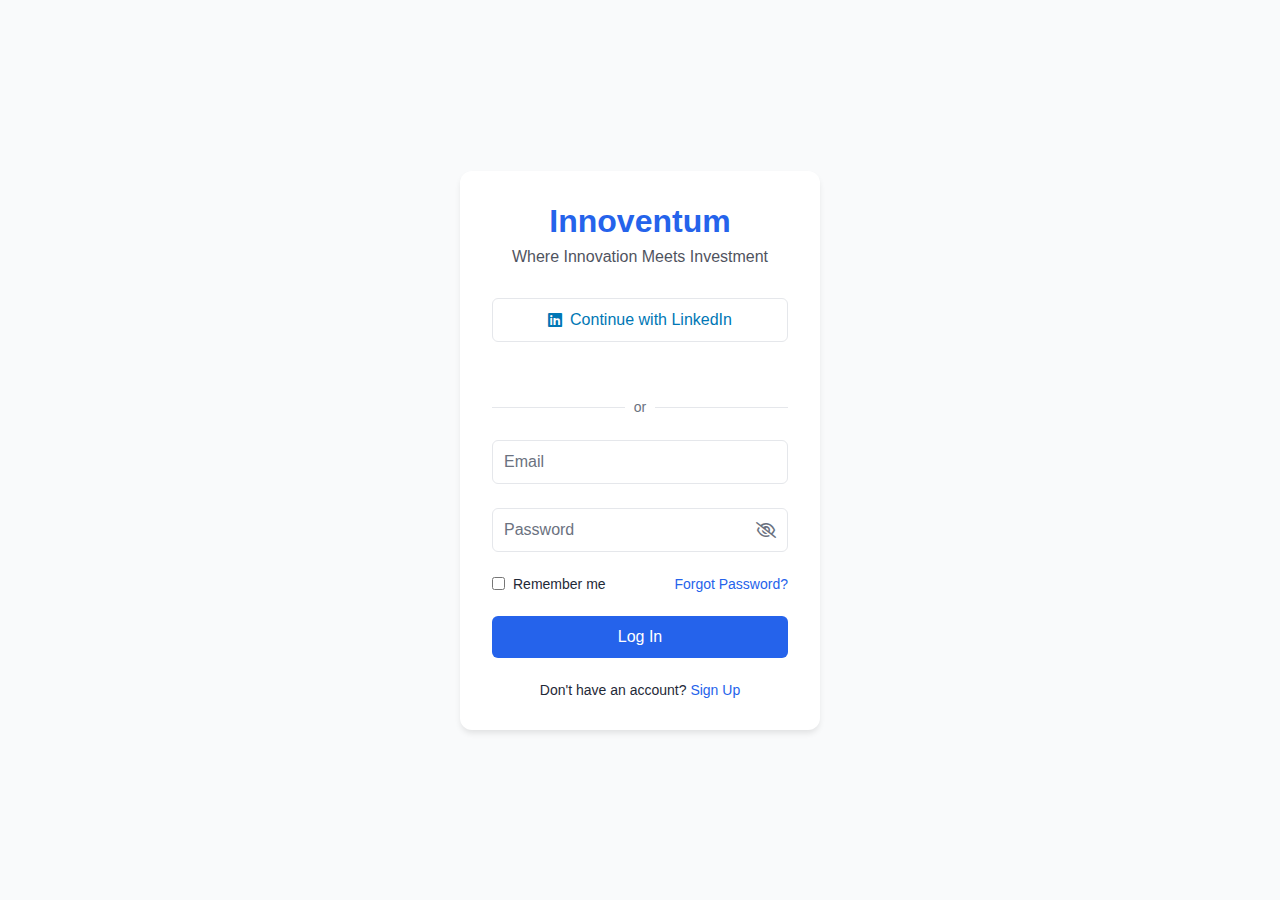
==== index.html @ 22888b89 "nav-bar if Investor-Entrepreneur Matchmaking page is done and login is done" ====
<!DOCTYPE html>
<html lang="en">
<head>
    <meta charset="UTF-8">
    <meta name="viewport" content="width=device-width, initial-scale=1.0">
    <title>Innoventum - Connect & Grow</title>
    <link rel="stylesheet" href="index.css">
    <link rel="stylesheet" href="https://cdnjs.cloudflare.com/ajax/libs/font-awesome/6.0.0/css/all.min.css">
    <script src="https://accounts.google.com/gsi/client" async defer></script>
</head>
<body>
    <div class="container">
        <div class="login-container">
            <div class="logo">
                <h1>Innoventum</h1>
                <p>Where Innovation Meets Investment</p>
            </div>
            
            <div class="login-options">
                <div class="social-login">
                    <a href="https://www.linkedin.com/oauth/v2/authorization?response_type=code&client_id=YOUR_CLIENT_ID&redirect_uri=YOUR_REDIRECT_URI&state=YOUR_UNIQUE_STATE&scope=r_liteprofile%20r_emailaddress" 
                       class="social-btn linkedin">
                        <i class="fab fa-linkedin"></i> Continue with LinkedIn
                    </a>
                    <div id="g_id_onload"
                         data-client_id="YOUR_GOOGLE_CLIENT_ID"
                         data-callback="handleCredentialResponse">
                    </div>
                    <div class="g_id_signin" 
                         data-type="standard"
                         data-size="large"
                         data-theme="outline"
                         data-text="sign_in_with"
                         data-shape="rectangular"
                         data-logo_alignment="left">
                    </div>
                </div>

                <div class="divider">
                    <span>or</span>
                </div>

                <form id="loginForm" class="login-form">
                    <div class="input-group">
                        <input type="email" id="email" required>
                        <label for="email">Email</label>
                    </div>
                    <div class="input-group">
                        <input type="password" id="password" required>
                        <label for="password">Password</label>
                        <i class="far fa-eye-slash toggle-password"></i>
                    </div>
                    <div class="form-footer">
                        <label class="remember-me">
                            <input type="checkbox" id="remember">
                            Remember me
                        </label>
                        <a href="#" class="forgot-password">Forgot Password?</a>
                    </div>
                    <button type="submit" class="login-btn">Log In</button>
                </form>
            </div>

            <div class="signup-prompt">
                <p>Don't have an account? <a href="/signup">Sign Up</a></p>
            </div>
        </div>
    </div>
    <script src="index.js"></script>
</body>
</html>
---- index.css ----
:root {
    --primary-color: #2563eb;
    --secondary-color: #1e40af;
    --text-color: #1f2937;
    --light-gray: #f3f4f6;
    --border-color: #e5e7eb;
}

* {
    margin: 0;
    padding: 0;
    box-sizing: border-box;
    font-family: 'Inter', sans-serif;
}

body {
    background-color: #f9fafb;
    height: 100vh;
    display: flex;
    align-items: center;
    justify-content: center;
}

.container {
    width: 100%;
    max-width: 400px;
    padding: 20px;
}

.login-container {
    background: white;
    padding: 2rem;
    border-radius: 12px;
    box-shadow: 0 4px 6px -1px rgb(0 0 0 / 0.1);
}

.logo {
    text-align: center;
    margin-bottom: 2rem;
}

.logo h1 {
    color: var(--primary-color);
    font-size: 2rem;
    margin-bottom: 0.5rem;
}

.logo p {
    color: var(--text-color);
    opacity: 0.8;
}

.social-login {
    display: flex;
    flex-direction: column;
    gap: 1rem;
    margin-bottom: 1.5rem;
}

.social-btn {
    padding: 0.75rem;
    border: 1px solid var(--border-color);
    border-radius: 6px;
    background: white;
    cursor: pointer;
    display: flex;
    align-items: center;
    justify-content: center;
    gap: 0.5rem;
    transition: background-color 0.3s;
}

.social-btn:hover {
    background-color: var(--light-gray);
}

.linkedin {
    color: #0077b5;
}

.google {
    color: #ea4335;
}

.divider {
    text-align: center;
    position: relative;
    margin: 1.5rem 0;
}

.divider::before,
.divider::after {
    content: "";
    position: absolute;
    top: 50%;
    width: 45%;
    height: 1px;
    background-color: var(--border-color);
}

.divider::before {
    left: 0;
}

.divider::after {
    right: 0;
}

.divider span {
    background-color: white;
    padding: 0 10px;
    color: #6b7280;
    font-size: 0.875rem;
}

.input-group {
    position: relative;
    margin-bottom: 1.5rem;
}

.input-group input {
    width: 100%;
    padding: 0.75rem;
    border: 1px solid var(--border-color);
    border-radius: 6px;
    outline: none;
    font-size: 1rem;
}

.input-group label {
    position: absolute;
    left: 12px;
    top: 50%;
    transform: translateY(-50%);
    color: #6b7280;
    transition: 0.3s;
    pointer-events: none;
}

.input-group input:focus + label,
.input-group input:valid + label {
    top: 0;
    font-size: 0.75rem;
    background-color: white;
    padding: 0 5px;
}

.toggle-password {
    position: absolute;
    right: 12px;
    top: 50%;
    transform: translateY(-50%);
    cursor: pointer;
    color: #6b7280;
}

.form-footer {
    display: flex;
    justify-content: space-between;
    align-items: center;
    margin-bottom: 1.5rem;
}

.remember-me {
    display: flex;
    align-items: center;
    gap: 0.5rem;
    color: var(--text-color);
    font-size: 0.875rem;
}

.forgot-password {
    color: var(--primary-color);
    text-decoration: none;
    font-size: 0.875rem;
}

.login-btn {
    width: 100%;
    padding: 0.75rem;
    background-color: var(--primary-color);
    color: white;
    border: none;
    border-radius: 6px;
    cursor: pointer;
    font-size: 1rem;
    transition: background-color 0.3s;
}

.login-btn:hover {
    background-color: var(--secondary-color);
}

.signup-prompt {
    text-align: center;
    margin-top: 1.5rem;
    color: var(--text-color);
    font-size: 0.875rem;
}

.signup-prompt a {
    color: var(--primary-color);
    text-decoration: none;
    font-weight: 500;
}

.social-btn.linkedin {
    color: #0077b5;
    text-decoration: none;
    display: flex;
    align-items: center;
    justify-content: center;
    width: 100%;
    font-size: 1rem;
}
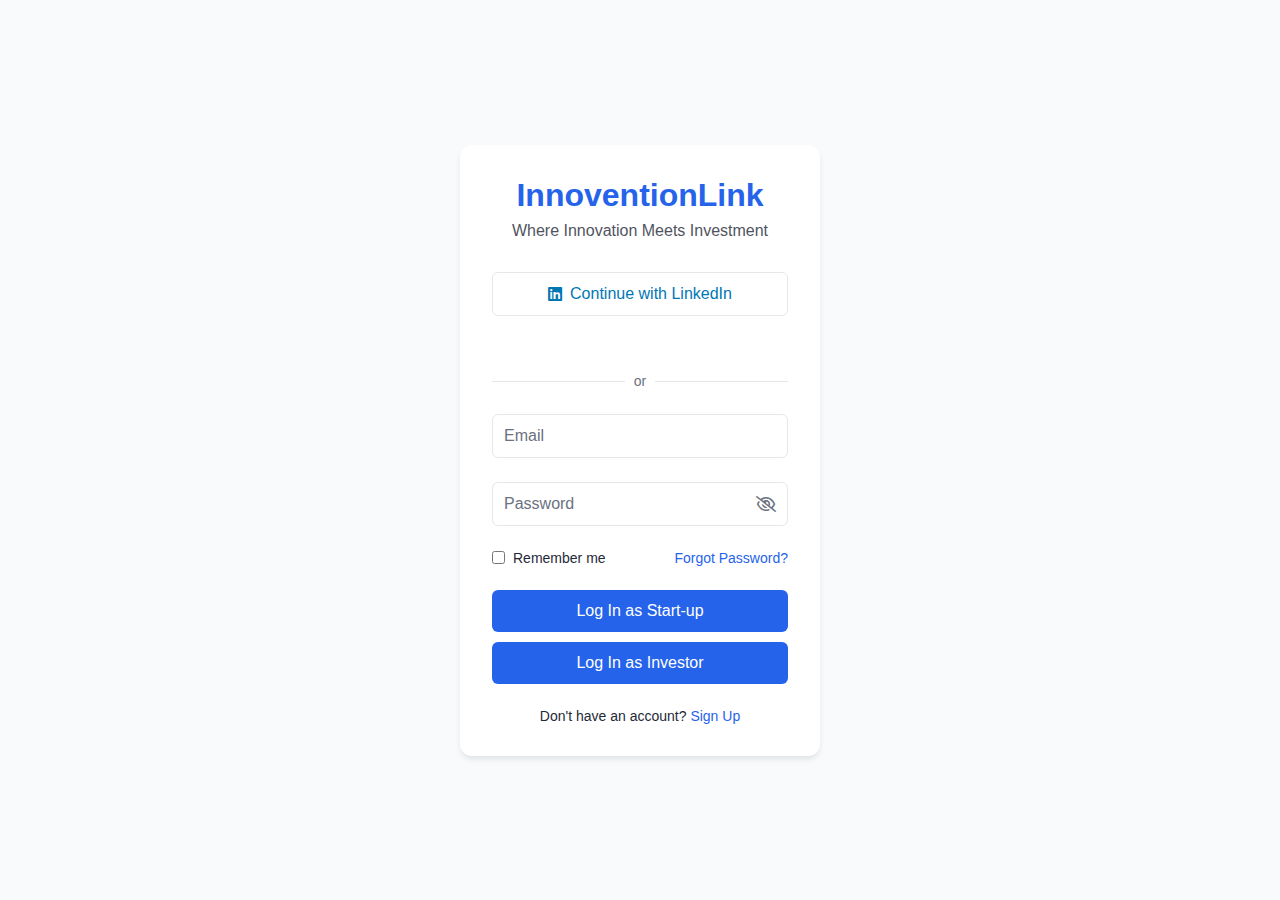
==== commit b6c1e542: "changed login page and invester page" ====
--- a/index.html
+++ b/index.html
@@ -3,7 +3,7 @@
 <head>
     <meta charset="UTF-8">
     <meta name="viewport" content="width=device-width, initial-scale=1.0">
-    <title>Innoventum - Connect & Grow</title>
+    <title>InnoventtonLink - Connect & Grow</title>
     <link rel="stylesheet" href="index.css">
     <link rel="stylesheet" href="https://cdnjs.cloudflare.com/ajax/libs/font-awesome/6.0.0/css/all.min.css">
     <script src="https://accounts.google.com/gsi/client" async defer></script>
@@ -12,7 +12,7 @@
     <div class="container">
         <div class="login-container">
             <div class="logo">
-                <h1>Innoventum</h1>
+                <h1>InnoventionLink</h1>
                 <p>Where Innovation Meets Investment</p>
             </div>
             
@@ -57,7 +57,8 @@
                         </label>
                         <a href="#" class="forgot-password">Forgot Password?</a>
                     </div>
-                    <button type="submit" class="login-btn">Log In</button>
+                    <button type="submit" class="login-btn-s" onclick="openStartUp()">Log In as Start-up</button>
+                    <button type="submit" class="login-btn-i" onclick="openInvestor()">Log In as Investor</button>
                 </form>
             </div>
 
--- a/index.css
+++ b/index.css
@@ -175,7 +175,7 @@
     font-size: 0.875rem;
 }
 
-.login-btn {
+.login-btn-s {
     width: 100%;
     padding: 0.75rem;
     background-color: var(--primary-color);
@@ -187,7 +187,24 @@
     transition: background-color 0.3s;
 }
 
-.login-btn:hover {
+.login-btn-i {
+    width: 100%;
+    padding: 0.75rem;
+    margin-top: 10px;
+    background-color: var(--primary-color);
+    color: white;
+    border: none;
+    border-radius: 6px;
+    cursor: pointer;
+    font-size: 1rem;
+    transition: background-color 0.3s;
+}
+
+.login-btn-s:hover {
+    background-color: var(--secondary-color);
+}
+
+.login-btn-i:hover {
     background-color: var(--secondary-color);
 }
 
